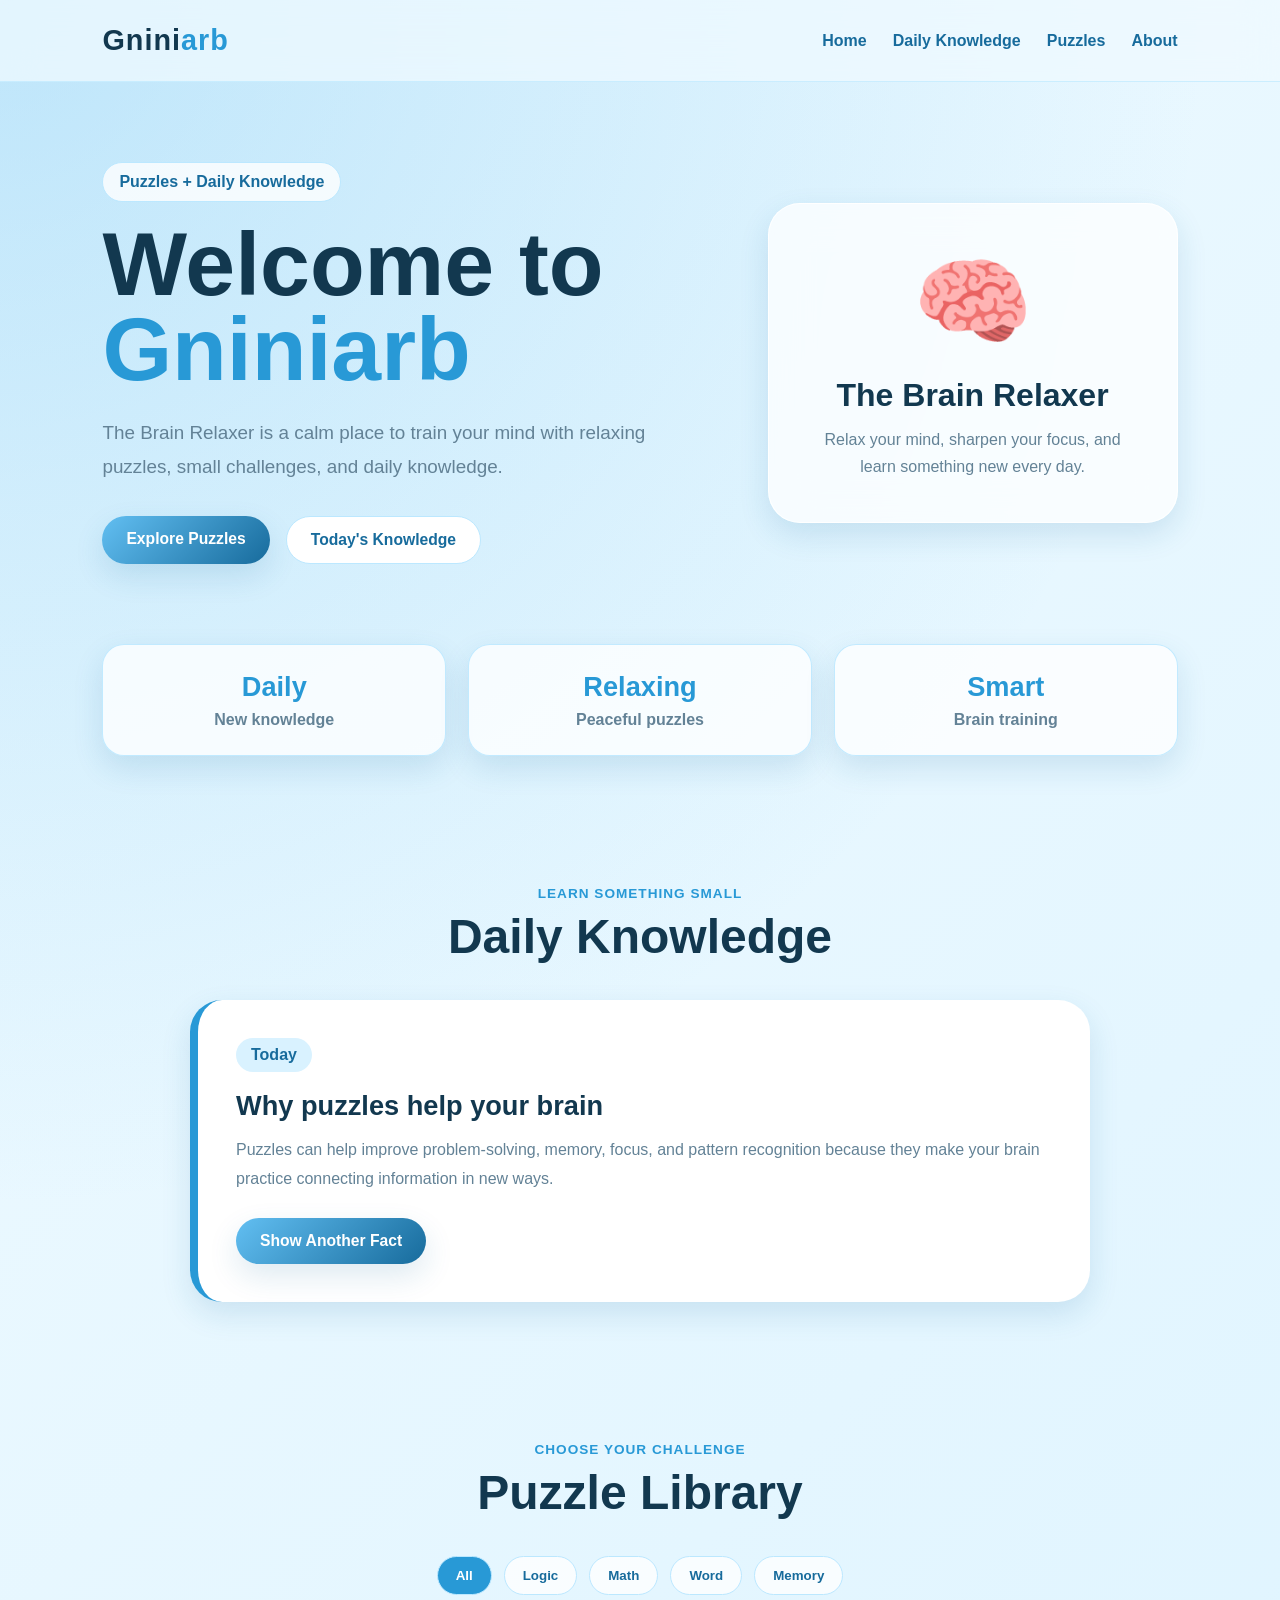
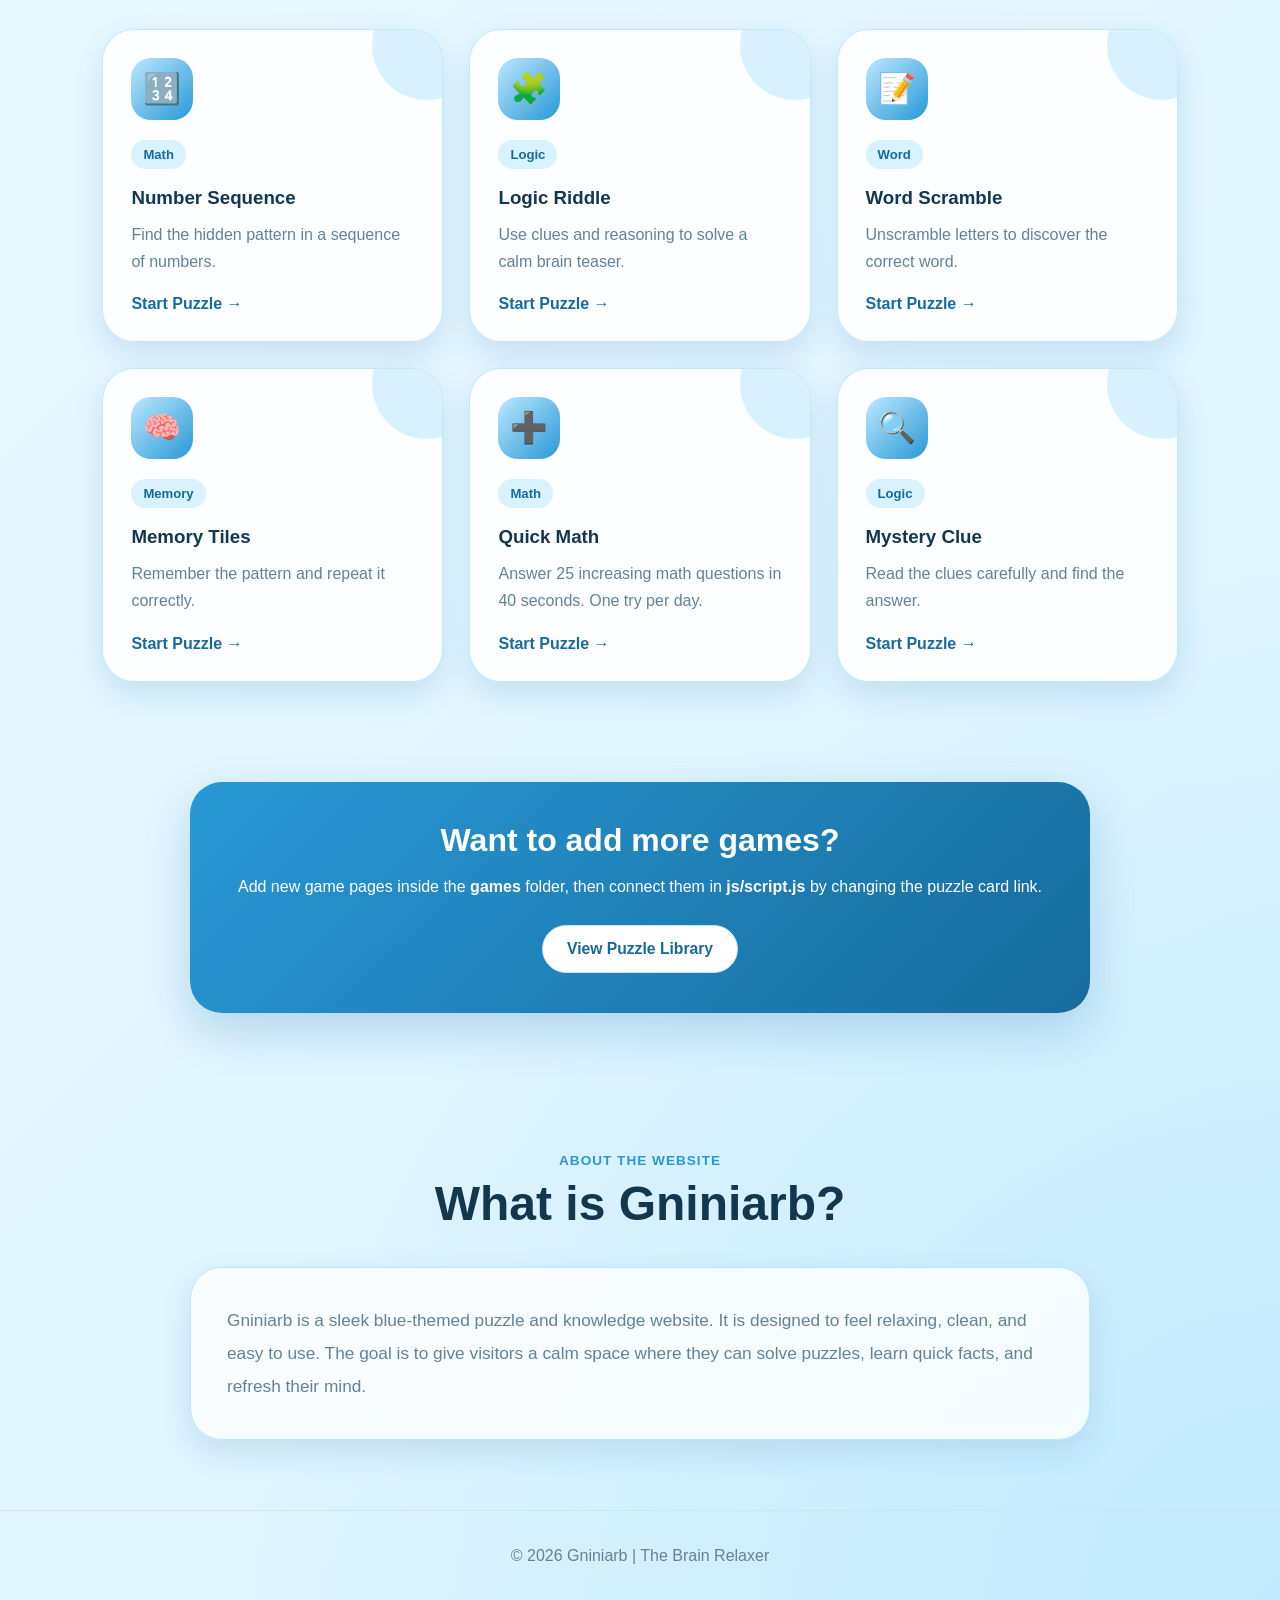
==== index.html @ 9440a77a "adding quick maths to Gniniarb" ====
<!DOCTYPE html>
<html lang="en">
<head>
  <meta charset="UTF-8" />
  <meta name="viewport" content="width=device-width, initial-scale=1.0" />

  <title>Gniniarb | The Brain Relaxer</title>

  <link rel="stylesheet" href="css/style.css" />
</head>

<body>
  <div class="page-loader" id="pageLoader" role="status" aria-label="Loading page">
    <div class="loader-brain-area">
      <div class="loader-ring ring-one"></div>
      <div class="loader-ring ring-two"></div>
      <div class="loader-ring ring-three"></div>

      <div class="loader-brain">🧠</div>

      <span class="spark spark-one"></span>
      <span class="spark spark-two"></span>
      <span class="spark spark-three"></span>
      <span class="spark spark-four"></span>
    </div>

    <p class="loader-text">Lighting up your brain...</p>

    <div class="loader-progress">
      <span></span>
    </div>
  </div>

  <header class="site-header">
    <a href="#home" class="logo" aria-label="Gniniarb home">
      <span class="logo-main">Gnini</span><span class="logo-accent">arb</span>
    </a>

    <nav class="navbar" aria-label="Main navigation">
      <a href="#home">Home</a>
      <a href="#daily">Daily Knowledge</a>
      <a href="#puzzles">Puzzles</a>
      <a href="#about">About</a>
    </nav>

    <button class="menu-button" id="menuButton" aria-label="Open menu">
      ☰
    </button>
  </header>

  <nav class="mobile-nav" id="mobileNav" aria-label="Mobile navigation">
    <a href="#home">Home</a>
    <a href="#daily">Daily Knowledge</a>
    <a href="#puzzles">Puzzles</a>
    <a href="#about">About</a>
  </nav>

  <main>
    <section class="hero" id="home">
      <div class="hero-content">
        <p class="tagline">Puzzles + Daily Knowledge</p>

        <h1>
          Welcome to <span>Gniniarb</span>
        </h1>

        <p class="hero-description">
          The Brain Relaxer is a calm place to train your mind with relaxing puzzles,
          small challenges, and daily knowledge.
        </p>

        <div class="hero-buttons">
          <a href="#puzzles" class="btn primary-btn">Explore Puzzles</a>
          <a href="#daily" class="btn secondary-btn">Today's Knowledge</a>
        </div>
      </div>

      <div class="hero-card">
        <div class="brain-icon" aria-hidden="true">🧠</div>

        <h2>The Brain Relaxer</h2>

        <p>
          Relax your mind, sharpen your focus, and learn something new every day.
        </p>
      </div>
    </section>

    <section class="stats-section" aria-label="Website highlights">
      <div class="stat-card">
        <h3>Daily</h3>
        <p>New knowledge</p>
      </div>

      <div class="stat-card">
        <h3>Relaxing</h3>
        <p>Peaceful puzzles</p>
      </div>

      <div class="stat-card">
        <h3>Smart</h3>
        <p>Brain training</p>
      </div>
    </section>

    <section class="daily-section" id="daily">
      <div class="section-title">
        <p>Learn something small</p>
        <h2>Daily Knowledge</h2>
      </div>

      <div class="knowledge-card">
        <div class="knowledge-badge">Today</div>

        <h3 id="knowledgeTitle">Why puzzles help your brain</h3>

        <p id="knowledgeText">
          Puzzles can help improve problem-solving, memory, focus, and pattern recognition
          because they make your brain practice connecting information in new ways.
        </p>

        <button class="btn primary-btn" id="newKnowledgeButton">
          Show Another Fact
        </button>
      </div>
    </section>

    <section class="puzzles-section" id="puzzles">
      <div class="section-title">
        <p>Choose your challenge</p>
        <h2>Puzzle Library</h2>
      </div>

      <div class="filter-buttons" aria-label="Puzzle filters">
        <button class="filter-btn active" data-filter="all">All</button>
        <button class="filter-btn" data-filter="logic">Logic</button>
        <button class="filter-btn" data-filter="math">Math</button>
        <button class="filter-btn" data-filter="word">Word</button>
        <button class="filter-btn" data-filter="memory">Memory</button>
      </div>

      <div class="puzzle-grid" id="puzzleGrid">
        <!-- Puzzle cards are created from js/script.js -->
      </div>
    </section>

    <section class="add-section">
      <div class="add-card">
        <h2>Want to add more games?</h2>

        <p>
          Add new game pages inside the <strong>games</strong> folder, then connect them
          in <strong>js/script.js</strong> by changing the puzzle card link.
        </p>

        <a href="#puzzles" class="btn secondary-btn">View Puzzle Library</a>
      </div>
    </section>

    <section class="about-section" id="about">
      <div class="section-title">
        <p>About the website</p>
        <h2>What is Gniniarb?</h2>
      </div>

      <div class="about-content">
        <p>
          Gniniarb is a sleek blue-themed puzzle and knowledge website. It is designed
          to feel relaxing, clean, and easy to use. The goal is to give visitors a calm
          space where they can solve puzzles, learn quick facts, and refresh their mind.
        </p>
      </div>
    </section>
  </main>

  <footer>
    <p>© 2026 Gniniarb | The Brain Relaxer</p>
  </footer>

  <script src="js/script.js"></script>
</body>
</html>
---- css/style.css ----
:root {
  --blue-ice: #effaff;
  --blue-light: #d9f2ff;
  --blue-soft: #bce8ff;
  --blue-medium: #62bff2;
  --blue-main: #2899d6;
  --blue-dark: #176b9c;
  --blue-deep: #12384f;

  --white: #ffffff;
  --text-main: #183547;
  --text-muted: #638296;

  --correct: #26a96c;
  --wrong: #e63946;

  --shadow-soft: 0 12px 30px rgba(23, 107, 156, 0.14);
  --shadow-strong: 0 18px 45px rgba(23, 107, 156, 0.22);

  --radius-small: 14px;
  --radius-medium: 22px;
  --radius-large: 32px;
}

* {
  margin: 0;
  padding: 0;
  box-sizing: border-box;
}

html {
  scroll-behavior: smooth;
}

body {
  min-height: 100vh;
  font-family: Arial, Helvetica, sans-serif;
  color: var(--text-main);
  background:
    radial-gradient(circle at top left, rgba(98, 191, 242, 0.35), transparent 35%),
    radial-gradient(circle at bottom right, rgba(188, 232, 255, 0.8), transparent 30%),
    linear-gradient(135deg, var(--blue-ice), var(--blue-light));
}

.site-header {
  width: 100%;
  padding: 24px 8%;
  display: flex;
  align-items: center;
  justify-content: space-between;
  position: sticky;
  top: 0;
  z-index: 100;
  background: rgba(239, 250, 255, 0.75);
  backdrop-filter: blur(18px);
  border-bottom: 1px solid rgba(188, 232, 255, 0.7);
}

.logo {
  text-decoration: none;
  font-size: 1.8rem;
  font-weight: 900;
  letter-spacing: 1px;
}

.logo-main {
  color: var(--blue-deep);
}

.logo-accent {
  color: var(--blue-main);
}

.navbar {
  display: flex;
  gap: 26px;
}

.navbar a,
.mobile-nav a {
  text-decoration: none;
  color: var(--blue-dark);
  font-weight: 700;
  transition: 0.2s ease;
}

.navbar a:hover,
.mobile-nav a:hover {
  color: var(--blue-main);
}

.menu-button {
  display: none;
  border: none;
  background: var(--white);
  color: var(--blue-dark);
  font-size: 1.5rem;
  padding: 8px 14px;
  border-radius: var(--radius-small);
  cursor: pointer;
  box-shadow: var(--shadow-soft);
}

.mobile-nav {
  display: none;
  flex-direction: column;
  gap: 16px;
  padding: 20px 8%;
  background: rgba(255, 255, 255, 0.9);
  border-bottom: 1px solid var(--blue-soft);
}

.mobile-nav.show {
  display: flex;
}

.hero {
  padding: 80px 8% 60px;
  display: grid;
  grid-template-columns: 1.2fr 0.8fr;
  gap: 50px;
  align-items: center;
}

.tagline {
  display: inline-block;
  color: var(--blue-dark);
  background: rgba(255, 255, 255, 0.8);
  border: 1px solid var(--blue-soft);
  padding: 10px 16px;
  border-radius: 999px;
  font-weight: 800;
  margin-bottom: 20px;
}

.hero-content h1 {
  font-size: clamp(3rem, 7vw, 6rem);
  line-height: 0.95;
  color: var(--blue-deep);
  margin-bottom: 24px;
}

.hero-content h1 span {
  color: var(--blue-main);
}

.hero-description {
  max-width: 650px;
  font-size: 1.18rem;
  line-height: 1.8;
  color: var(--text-muted);
  margin-bottom: 32px;
}

.hero-buttons {
  display: flex;
  gap: 16px;
  flex-wrap: wrap;
}

.btn {
  display: inline-block;
  border: none;
  text-decoration: none;
  padding: 14px 24px;
  border-radius: 999px;
  font-weight: 800;
  cursor: pointer;
  transition: 0.25s ease;
  font-size: 0.98rem;
}

.primary-btn {
  color: var(--white);
  background: linear-gradient(135deg, var(--blue-medium), var(--blue-dark));
  box-shadow: var(--shadow-soft);
}

.secondary-btn {
  color: var(--blue-dark);
  background: var(--white);
  border: 1px solid var(--blue-soft);
}

.btn:hover {
  transform: translateY(-4px);
  box-shadow: var(--shadow-strong);
}

.hero-card {
  background: rgba(255, 255, 255, 0.75);
  backdrop-filter: blur(20px);
  border: 1px solid rgba(255, 255, 255, 0.95);
  border-radius: var(--radius-large);
  padding: 42px;
  text-align: center;
  box-shadow: var(--shadow-soft);
}

.brain-icon {
  font-size: 6rem;
  margin-bottom: 18px;
  animation: floatBrain 3.5s ease-in-out infinite;
}

.hero-card h2 {
  color: var(--blue-deep);
  font-size: 2rem;
  margin-bottom: 12px;
}

.hero-card p {
  color: var(--text-muted);
  line-height: 1.7;
}

@keyframes floatBrain {
  0% {
    transform: translateY(0);
  }

  50% {
    transform: translateY(-14px);
  }

  100% {
    transform: translateY(0);
  }
}

.stats-section {
  padding: 20px 8% 60px;
  display: grid;
  grid-template-columns: repeat(3, 1fr);
  gap: 22px;
}

.stat-card {
  background: rgba(255, 255, 255, 0.78);
  border: 1px solid rgba(188, 232, 255, 0.9);
  border-radius: var(--radius-medium);
  padding: 26px;
  text-align: center;
  box-shadow: var(--shadow-soft);
}

.stat-card h3 {
  color: var(--blue-main);
  font-size: 1.7rem;
  margin-bottom: 8px;
}

.stat-card p {
  color: var(--text-muted);
  font-weight: 700;
}

section {
  padding: 70px 8%;
}

.section-title {
  text-align: center;
  margin-bottom: 36px;
}

.section-title p {
  color: var(--blue-main);
  font-weight: 800;
  margin-bottom: 8px;
  text-transform: uppercase;
  letter-spacing: 1px;
  font-size: 0.85rem;
}

.section-title h2 {
  color: var(--blue-deep);
  font-size: clamp(2rem, 4vw, 3rem);
}

.knowledge-card {
  max-width: 900px;
  margin: 0 auto;
  background: var(--white);
  border-radius: var(--radius-large);
  padding: 38px;
  box-shadow: var(--shadow-soft);
  border-left: 8px solid var(--blue-main);
}

.knowledge-badge {
  display: inline-block;
  background: var(--blue-light);
  color: var(--blue-dark);
  padding: 8px 15px;
  border-radius: 999px;
  font-weight: 800;
  margin-bottom: 18px;
}

.knowledge-card h3 {
  font-size: 1.7rem;
  color: var(--blue-deep);
  margin-bottom: 14px;
}

.knowledge-card p {
  color: var(--text-muted);
  line-height: 1.8;
  margin-bottom: 24px;
}

.filter-buttons {
  display: flex;
  justify-content: center;
  flex-wrap: wrap;
  gap: 12px;
  margin-bottom: 34px;
}

.filter-btn {
  border: 1px solid var(--blue-soft);
  background: rgba(255, 255, 255, 0.8);
  color: var(--blue-dark);
  padding: 11px 18px;
  border-radius: 999px;
  font-weight: 800;
  cursor: pointer;
  transition: 0.2s ease;
}

.filter-btn:hover,
.filter-btn.active {
  background: var(--blue-main);
  color: var(--white);
}

.puzzle-grid {
  display: grid;
  grid-template-columns: repeat(auto-fit, minmax(250px, 1fr));
  gap: 26px;
}

.puzzle-card {
  background: rgba(255, 255, 255, 0.88);
  border: 1px solid rgba(188, 232, 255, 0.95);
  border-radius: var(--radius-large);
  padding: 28px;
  box-shadow: var(--shadow-soft);
  transition: 0.25s ease;
  position: relative;
  overflow: hidden;
}

.puzzle-card::before {
  content: "";
  position: absolute;
  top: -40px;
  right: -40px;
  width: 110px;
  height: 110px;
  border-radius: 50%;
  background: rgba(188, 232, 255, 0.55);
}

.puzzle-card:hover {
  transform: translateY(-8px);
  box-shadow: var(--shadow-strong);
}

.puzzle-icon {
  width: 62px;
  height: 62px;
  background: linear-gradient(135deg, var(--blue-soft), var(--blue-main));
  color: var(--white);
  border-radius: 20px;
  display: flex;
  align-items: center;
  justify-content: center;
  font-size: 1.9rem;
  margin-bottom: 20px;
  position: relative;
  z-index: 2;
}

.puzzle-card h3 {
  color: var(--blue-deep);
  margin-bottom: 12px;
  position: relative;
  z-index: 2;
}

.puzzle-card p {
  color: var(--text-muted);
  line-height: 1.7;
  margin-bottom: 20px;
  position: relative;
  z-index: 2;
}

.puzzle-meta {
  display: inline-block;
  margin-bottom: 18px;
  padding: 7px 12px;
  background: var(--blue-light);
  color: var(--blue-dark);
  border-radius: 999px;
  font-size: 0.82rem;
  font-weight: 800;
  text-transform: capitalize;
  position: relative;
  z-index: 2;
}

.puzzle-link {
  color: var(--blue-dark);
  text-decoration: none;
  font-weight: 900;
  position: relative;
  z-index: 2;
}

.puzzle-link:hover {
  color: var(--blue-main);
}

.add-section {
  padding-top: 30px;
}

.add-card {
  max-width: 900px;
  margin: 0 auto;
  background: linear-gradient(135deg, var(--blue-main), var(--blue-dark));
  color: var(--white);
  border-radius: var(--radius-large);
  padding: 40px;
  text-align: center;
  box-shadow: var(--shadow-strong);
}

.add-card h2 {
  font-size: 2rem;
  margin-bottom: 14px;
}

.add-card p {
  line-height: 1.8;
  margin-bottom: 24px;
}

.add-card .secondary-btn {
  background: var(--white);
  color: var(--blue-dark);
}

.about-content {
  max-width: 900px;
  margin: 0 auto;
  background: rgba(255, 255, 255, 0.82);
  border: 1px solid var(--blue-soft);
  border-radius: var(--radius-large);
  padding: 36px;
  box-shadow: var(--shadow-soft);
}

.about-content p {
  color: var(--text-muted);
  line-height: 1.9;
  font-size: 1.08rem;
}

footer {
  text-align: center;
  padding: 36px 8%;
  color: var(--text-muted);
  border-top: 1px solid rgba(188, 232, 255, 0.8);
}

/* Brain Loading Animation */

.page-loader {
  position: fixed;
  inset: 0;
  z-index: 9999;
  display: flex;
  flex-direction: column;
  align-items: center;
  justify-content: center;
  gap: 22px;
  background:
    radial-gradient(circle at center, rgba(98, 191, 242, 0.35), transparent 34%),
    linear-gradient(135deg, var(--blue-ice), var(--blue-light));
  opacity: 1;
  visibility: visible;
  pointer-events: all;
  transition: opacity 0.45s ease, visibility 0.45s ease;
}

.page-loader.hide-loader {
  opacity: 0;
  visibility: hidden;
  pointer-events: none;
}

.loader-brain-area {
  position: relative;
  width: 190px;
  height: 190px;
  display: flex;
  align-items: center;
  justify-content: center;
}

.loader-brain {
  position: relative;
  z-index: 5;
  font-size: 5.8rem;
  animation: brainLightUp 1.4s ease-in-out infinite;
  filter: drop-shadow(0 0 18px rgba(40, 153, 214, 0.55));
}

.loader-ring {
  position: absolute;
  border-radius: 50%;
  border: 2px solid rgba(40, 153, 214, 0.35);
  animation: pulseRing 1.8s ease-out infinite;
}

.ring-one {
  width: 105px;
  height: 105px;
  animation-delay: 0s;
}

.ring-two {
  width: 135px;
  height: 135px;
  animation-delay: 0.25s;
}

.ring-three {
  width: 165px;
  height: 165px;
  animation-delay: 0.5s;
}

.spark {
  position: absolute;
  width: 12px;
  height: 12px;
  background: var(--blue-main);
  border-radius: 50%;
  box-shadow: 0 0 18px rgba(40, 153, 214, 0.9);
  animation: sparkFlash 1.2s ease-in-out infinite;
}

.spark-one {
  top: 32px;
  left: 55px;
  animation-delay: 0.1s;
}

.spark-two {
  top: 55px;
  right: 36px;
  animation-delay: 0.35s;
}

.spark-three {
  bottom: 42px;
  left: 42px;
  animation-delay: 0.6s;
}

.spark-four {
  bottom: 35px;
  right: 58px;
  animation-delay: 0.85s;
}

.loader-text {
  color: var(--blue-deep);
  font-weight: 900;
  font-size: 1.15rem;
  letter-spacing: 0.5px;
  animation: textGlow 1.4s ease-in-out infinite;
}

.loader-progress {
  width: min(280px, 70vw);
  height: 12px;
  background: rgba(255, 255, 255, 0.75);
  border: 1px solid var(--blue-soft);
  border-radius: 999px;
  overflow: hidden;
  box-shadow: var(--shadow-soft);
}

.loader-progress span {
  display: block;
  width: 45%;
  height: 100%;
  border-radius: 999px;
  background: linear-gradient(135deg, var(--blue-medium), var(--blue-dark));
  animation: loadingSlide 1.15s ease-in-out infinite;
}

@keyframes brainLightUp {
  0%, 100% {
    transform: scale(1);
    filter: drop-shadow(0 0 14px rgba(40, 153, 214, 0.45));
  }

  50% {
    transform: scale(1.12);
    filter:
      drop-shadow(0 0 24px rgba(40, 153, 214, 0.85))
      drop-shadow(0 0 48px rgba(98, 191, 242, 0.65));
  }
}

@keyframes pulseRing {
  0% {
    transform: scale(0.75);
    opacity: 0.9;
  }

  100% {
    transform: scale(1.35);
    opacity: 0;
  }
}

@keyframes sparkFlash {
  0%, 100% {
    transform: scale(0.4);
    opacity: 0.25;
  }

  50% {
    transform: scale(1.25);
    opacity: 1;
  }
}

@keyframes textGlow {
  0%, 100% {
    opacity: 0.65;
  }

  50% {
    opacity: 1;
  }
}

@keyframes loadingSlide {
  0% {
    transform: translateX(-120%);
  }

  50% {
    transform: translateX(60%);
  }

  100% {
    transform: translateX(240%);
  }
}

@media (max-width: 900px) {
  .hero {
    grid-template-columns: 1fr;
    text-align: center;
    padding-top: 50px;
  }

  .hero-description {
    margin-left: auto;
    margin-right: auto;
  }

  .hero-buttons {
    justify-content: center;
  }

  .stats-section {
    grid-template-columns: 1fr;
  }
}

@media (max-width: 700px) {
  .navbar {
    display: none;
  }

  .menu-button {
    display: block;
  }

  .site-header {
    padding: 18px 6%;
  }

  section,
  .hero,
  .stats-section {
    padding-left: 6%;
    padding-right: 6%;
  }

  .hero-card,
  .knowledge-card,
  .add-card,
  .about-content {
    padding: 28px;
  }

  .brain-icon {
    font-size: 4.6rem;
  }

  .loader-brain-area {
    width: 160px;
    height: 160px;
  }

  .loader-brain {
    font-size: 4.8rem;
  }
}
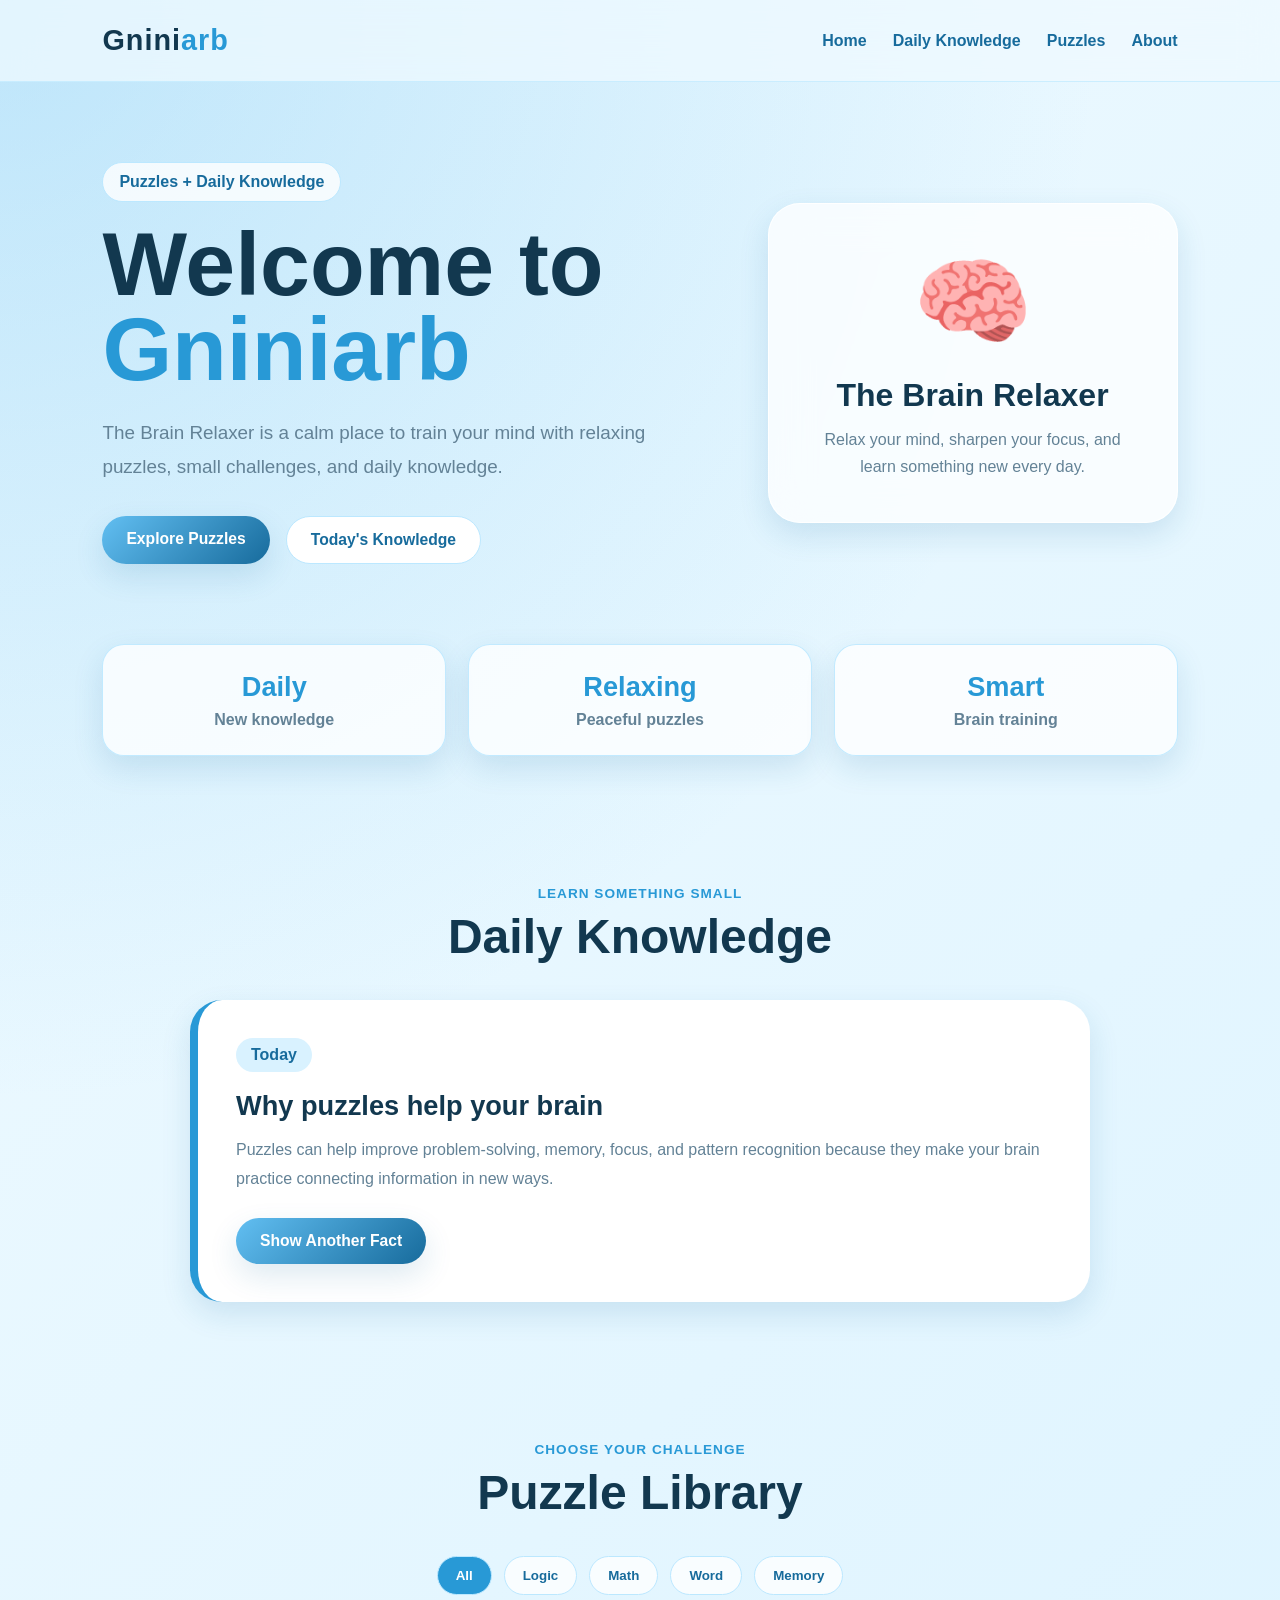
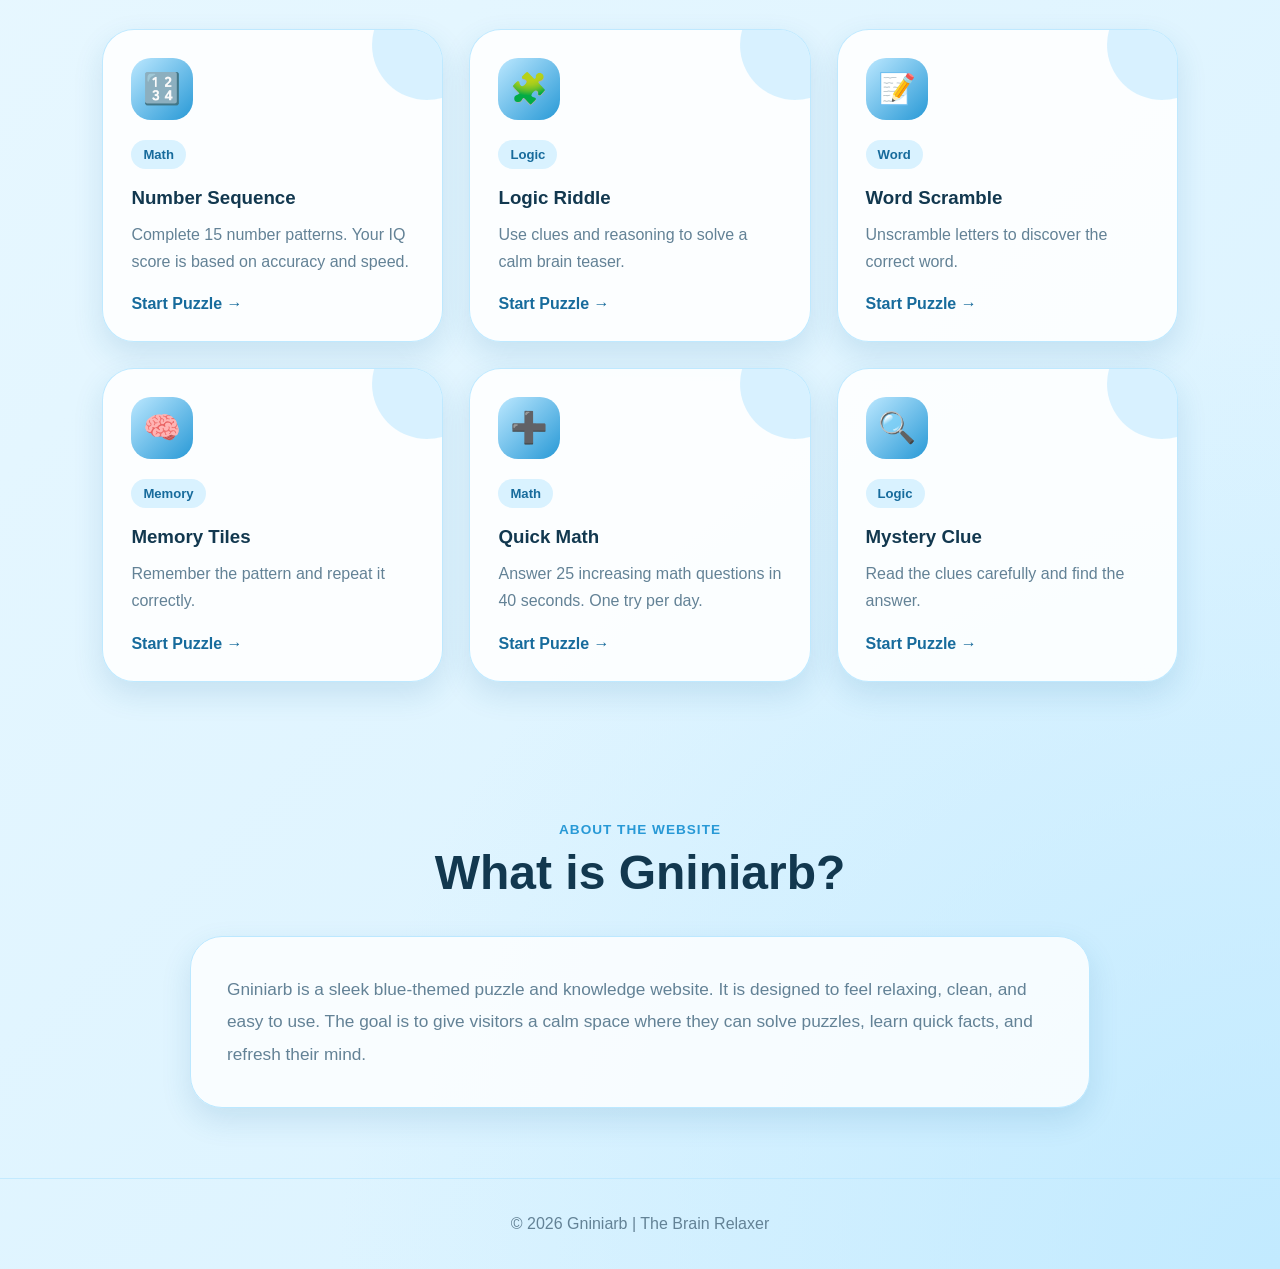
==== commit 8ebc493b: "Remove add section from index.html Removed the add section for adding more games." ====
--- a/index.html
+++ b/index.html
@@ -144,19 +144,6 @@
       </div>
     </section>
 
-    <section class="add-section">
-      <div class="add-card">
-        <h2>Want to add more games?</h2>
-
-        <p>
-          Add new game pages inside the <strong>games</strong> folder, then connect them
-          in <strong>js/script.js</strong> by changing the puzzle card link.
-        </p>
-
-        <a href="#puzzles" class="btn secondary-btn">View Puzzle Library</a>
-      </div>
-    </section>
-
     <section class="about-section" id="about">
       <div class="section-title">
         <p>About the website</p>
@@ -179,4 +166,4 @@
 
   <script src="js/script.js"></script>
 </body>
-</html>+</html>
